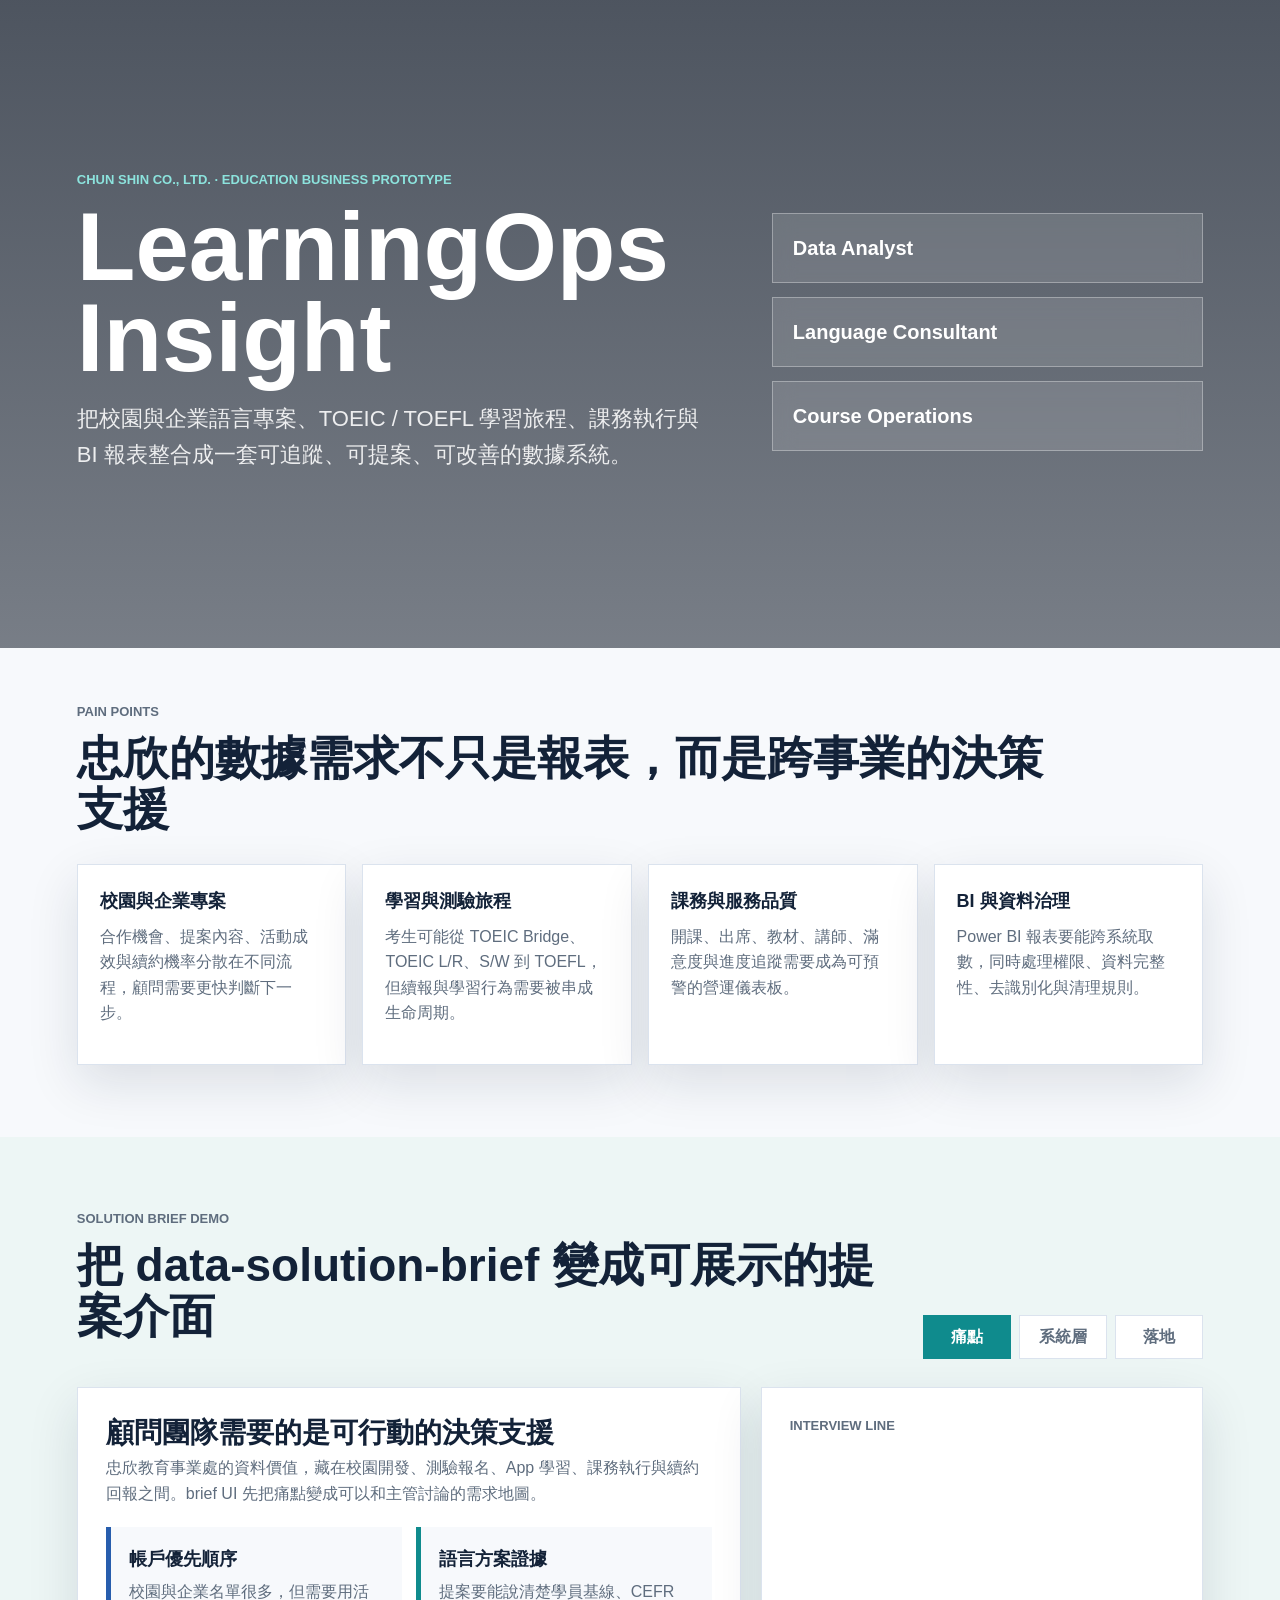
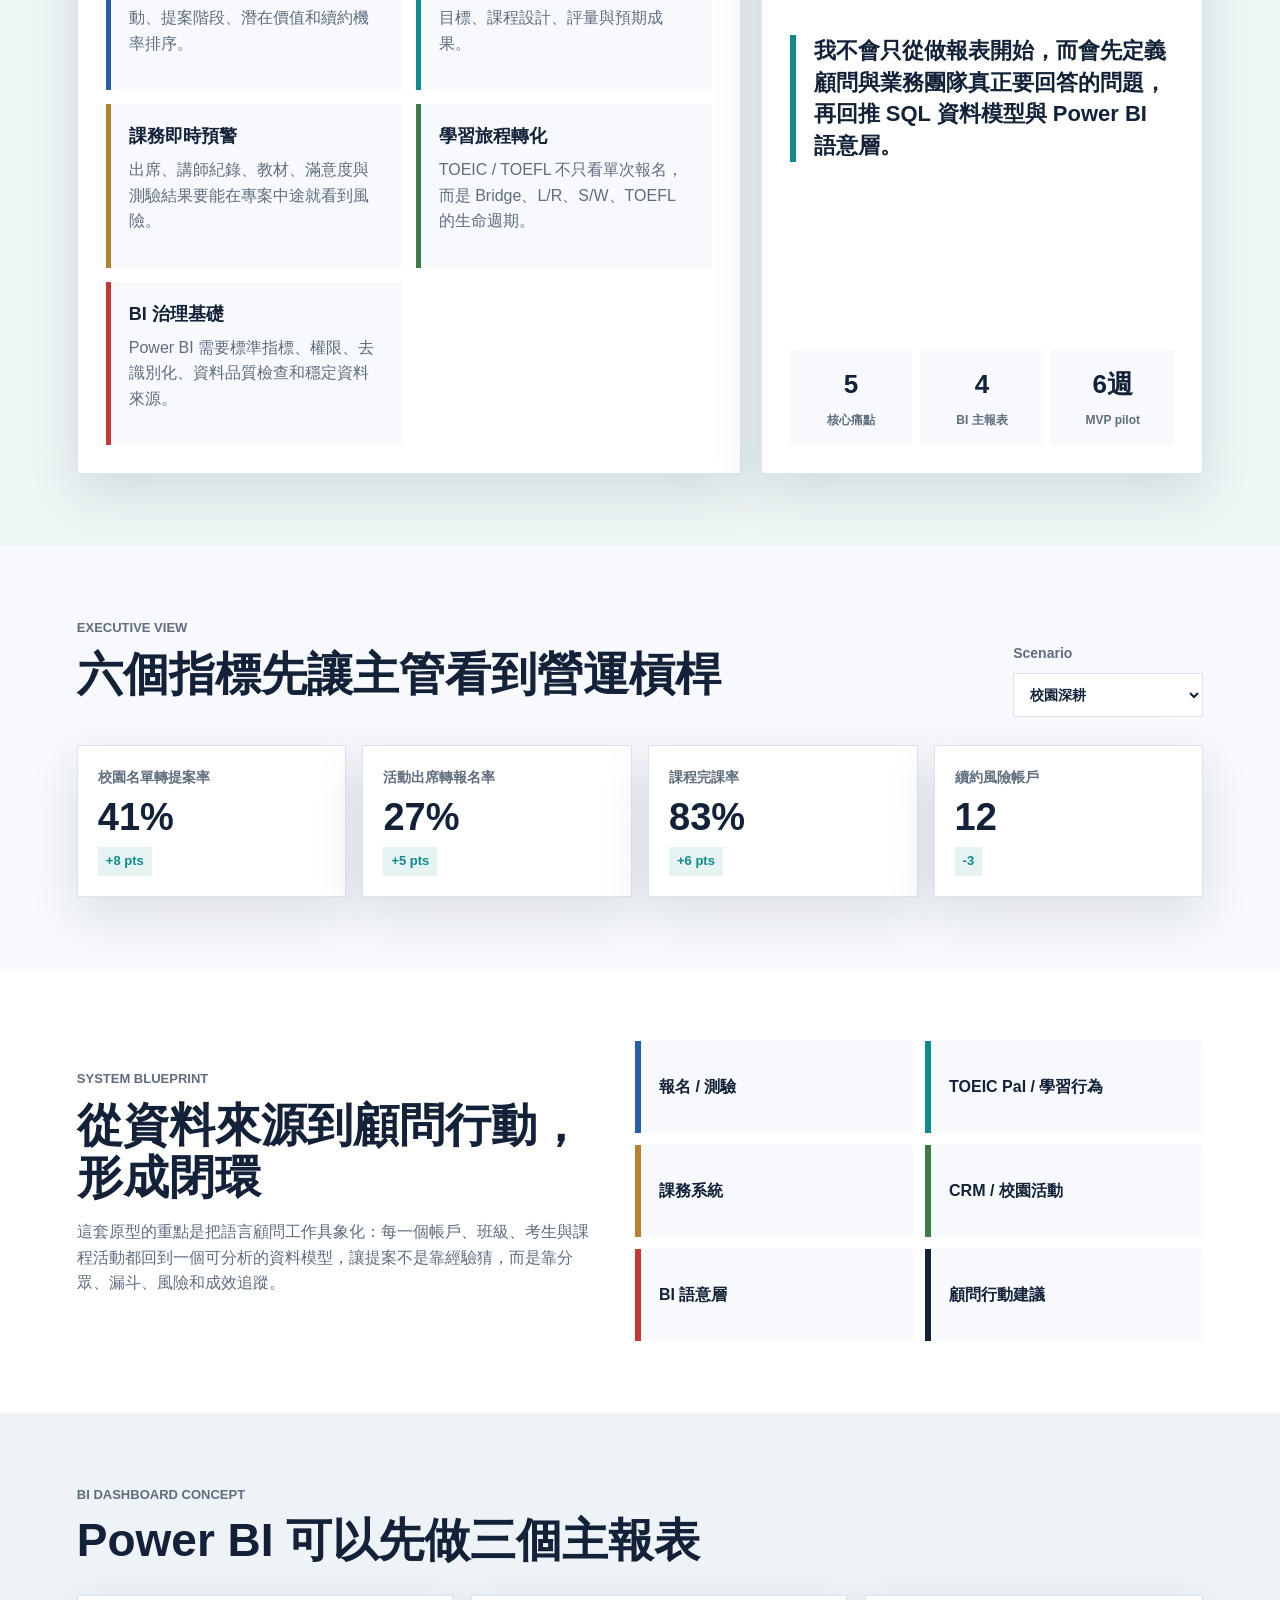
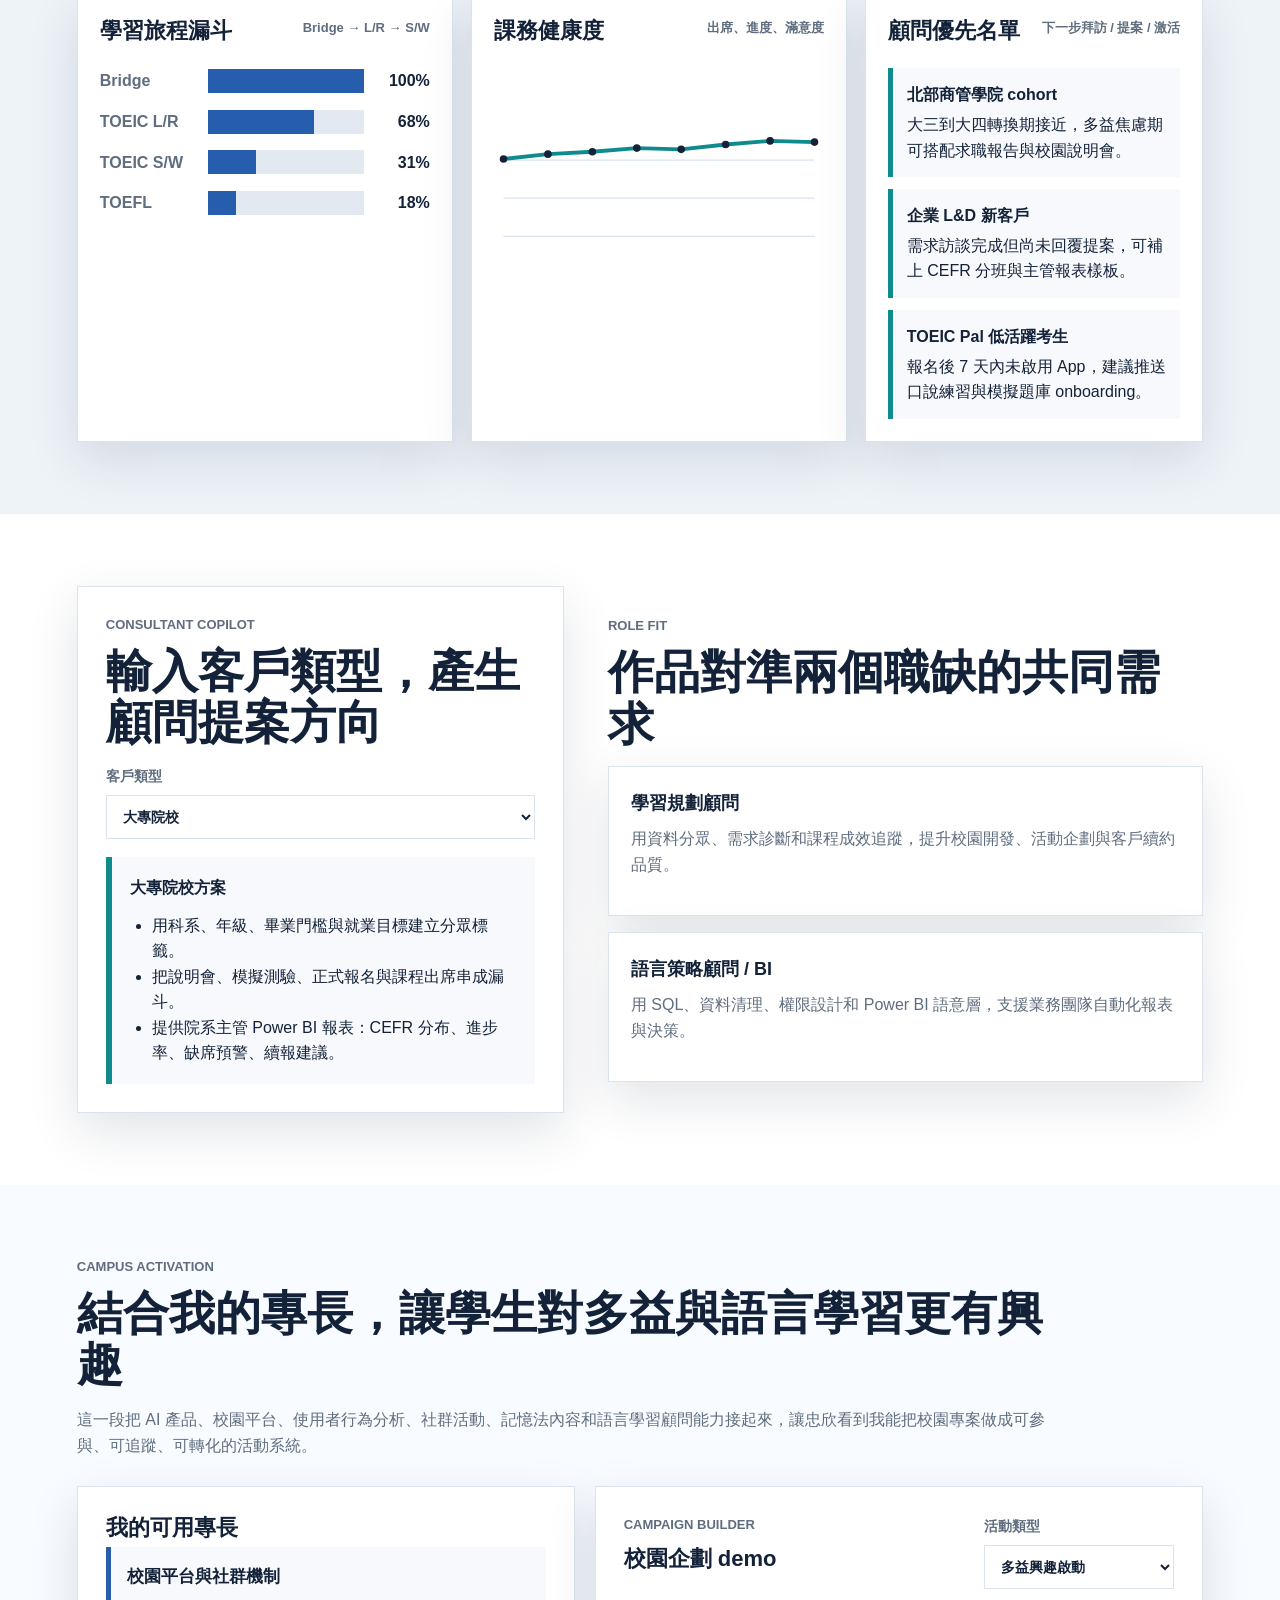
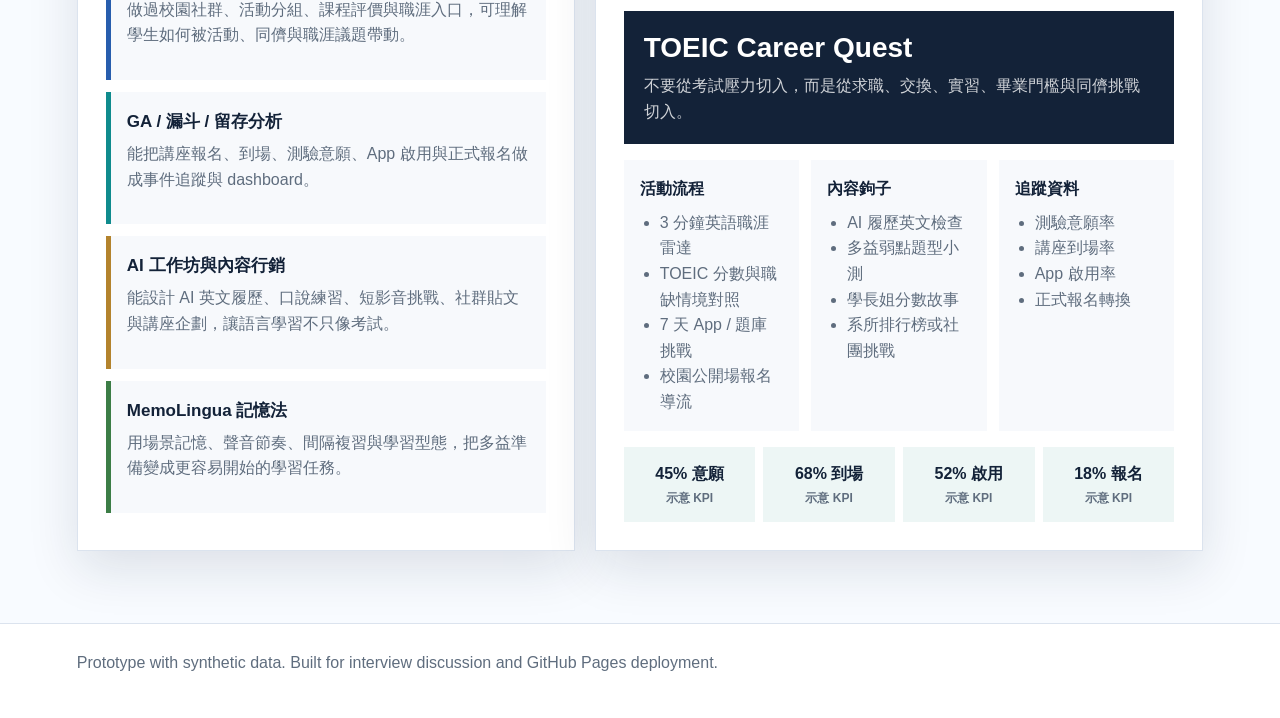
==== index.html @ 000b6aa1 "Create Chun Shin LearningOps demo" ====
<!doctype html>
<html lang="zh-Hant">
  <head>
    <meta charset="utf-8" />
    <meta name="viewport" content="width=device-width, initial-scale=1" />
    <title>Chun Shin LearningOps Insight</title>
    <link rel="stylesheet" href="./styles.css" />
  </head>
  <body>
    <header class="site-header">
      <div>
        <p class="eyebrow">Chun Shin Co., Ltd. · Education Business Prototype</p>
        <h1>LearningOps Insight</h1>
        <p class="lede">
          把校園與企業語言專案、TOEIC / TOEFL 學習旅程、課務執行與 BI 報表整合成一套可追蹤、可提案、可改善的數據系統。
        </p>
      </div>
      <div class="header-panel" aria-label="Solution focus">
        <span>Data Analyst</span>
        <span>Language Consultant</span>
        <span>Course Operations</span>
      </div>
    </header>

    <main>
      <section class="section section-tight">
        <div class="section-heading">
          <p class="eyebrow">Pain Points</p>
          <h2>忠欣的數據需求不只是報表，而是跨事業的決策支援</h2>
        </div>
        <div class="pain-grid">
          <article>
            <strong>校園與企業專案</strong>
            <p>合作機會、提案內容、活動成效與續約機率分散在不同流程，顧問需要更快判斷下一步。</p>
          </article>
          <article>
            <strong>學習與測驗旅程</strong>
            <p>考生可能從 TOEIC Bridge、TOEIC L/R、S/W 到 TOEFL，但續報與學習行為需要被串成生命周期。</p>
          </article>
          <article>
            <strong>課務與服務品質</strong>
            <p>開課、出席、教材、講師、滿意度與進度追蹤需要成為可預警的營運儀表板。</p>
          </article>
          <article>
            <strong>BI 與資料治理</strong>
            <p>Power BI 報表要能跨系統取數，同時處理權限、資料完整性、去識別化與清理規則。</p>
          </article>
        </div>
      </section>

      <section class="section brief-section" id="solutionBrief">
        <div class="section-heading row-heading">
          <div>
            <p class="eyebrow">Solution Brief Demo</p>
            <h2>把 data-solution-brief 變成可展示的提案介面</h2>
          </div>
          <div class="brief-tabs" role="tablist" aria-label="Solution brief sections">
            <button class="brief-tab active" type="button" data-brief-tab="pain">痛點</button>
            <button class="brief-tab" type="button" data-brief-tab="system">系統層</button>
            <button class="brief-tab" type="button" data-brief-tab="roadmap">落地</button>
          </div>
        </div>
        <div class="brief-shell">
          <div class="brief-panel" id="briefPanel" aria-live="polite"></div>
          <aside class="brief-aside">
            <p class="eyebrow">Interview Line</p>
            <blockquote>
              我不會只從做報表開始，而會先定義顧問與業務團隊真正要回答的問題，再回推 SQL 資料模型與 Power BI 語意層。
            </blockquote>
            <div class="brief-stats">
              <div>
                <strong>5</strong>
                <span>核心痛點</span>
              </div>
              <div>
                <strong>4</strong>
                <span>BI 主報表</span>
              </div>
              <div>
                <strong>6週</strong>
                <span>MVP pilot</span>
              </div>
            </div>
          </aside>
        </div>
      </section>

      <section class="section">
        <div class="section-heading row-heading">
          <div>
            <p class="eyebrow">Executive View</p>
            <h2>六個指標先讓主管看到營運槓桿</h2>
          </div>
          <label class="selector-label">
            Scenario
            <select id="scenarioSelect">
              <option value="campus">校園深耕</option>
              <option value="enterprise">企業專案</option>
              <option value="consumer">大眾考生</option>
            </select>
          </label>
        </div>
        <div class="kpi-grid" id="kpiGrid" aria-live="polite"></div>
      </section>

      <section class="section split">
        <div>
          <p class="eyebrow">System Blueprint</p>
          <h2>從資料來源到顧問行動，形成閉環</h2>
          <p>
            這套原型的重點是把語言顧問工作具象化：每一個帳戶、班級、考生與課程活動都回到一個可分析的資料模型，讓提案不是靠經驗猜，而是靠分眾、漏斗、風險和成效追蹤。
          </p>
        </div>
        <div class="flow" aria-label="Data flow">
          <div>報名 / 測驗</div>
          <div>TOEIC Pal / 學習行為</div>
          <div>課務系統</div>
          <div>CRM / 校園活動</div>
          <div>BI 語意層</div>
          <div>顧問行動建議</div>
        </div>
      </section>

      <section class="section dashboard-section">
        <div class="section-heading">
          <p class="eyebrow">BI Dashboard Concept</p>
          <h2>Power BI 可以先做三個主報表</h2>
        </div>
        <div class="dashboard-grid">
          <article class="chart-card">
            <div class="card-head">
              <h3>學習旅程漏斗</h3>
              <span>Bridge → L/R → S/W</span>
            </div>
            <div id="funnelChart" class="bar-chart"></div>
          </article>
          <article class="chart-card">
            <div class="card-head">
              <h3>課務健康度</h3>
              <span>出席、進度、滿意度</span>
            </div>
            <div id="courseChart" class="line-chart"></div>
          </article>
          <article class="chart-card">
            <div class="card-head">
              <h3>顧問優先名單</h3>
              <span>下一步拜訪 / 提案 / 激活</span>
            </div>
            <ul id="priorityList" class="priority-list"></ul>
          </article>
        </div>
      </section>

      <section class="section split reverse">
        <div class="recommendation-panel">
          <p class="eyebrow">Consultant Copilot</p>
          <h2>輸入客戶類型，產生顧問提案方向</h2>
          <label>
            客戶類型
            <select id="clientType">
              <option value="university">大專院校</option>
              <option value="enterprise">企業 HR / L&D</option>
              <option value="highschool">高中職 / 技職體系</option>
            </select>
          </label>
          <div id="recommendation" class="recommendation"></div>
        </div>
        <div>
          <p class="eyebrow">Role Fit</p>
          <h2>作品對準兩個職缺的共同需求</h2>
          <div class="role-list">
            <div>
              <strong>學習規劃顧問</strong>
              <p>用資料分眾、需求診斷和課程成效追蹤，提升校園開發、活動企劃與客戶續約品質。</p>
            </div>
            <div>
              <strong>語言策略顧問 / BI</strong>
              <p>用 SQL、資料清理、權限設計和 Power BI 語意層，支援業務團隊自動化報表與決策。</p>
            </div>
          </div>
        </div>
      </section>

      <section class="section campus-section" id="campusActivation">
        <div class="section-heading">
          <p class="eyebrow">Campus Activation</p>
          <h2>結合我的專長，讓學生對多益與語言學習更有興趣</h2>
          <p>
            這一段把 AI 產品、校園平台、使用者行為分析、社群活動、記憶法內容和語言學習顧問能力接起來，讓忠欣看到我能把校園專案做成可參與、可追蹤、可轉化的活動系統。
          </p>
        </div>

        <div class="campus-grid">
          <div class="expertise-panel">
            <h3>我的可用專長</h3>
            <div class="expertise-list">
              <article>
                <strong>校園平台與社群機制</strong>
                <p>做過校園社群、活動分組、課程評價與職涯入口，可理解學生如何被活動、同儕與職涯議題帶動。</p>
              </article>
              <article>
                <strong>GA / 漏斗 / 留存分析</strong>
                <p>能把講座報名、到場、測驗意願、App 啟用與正式報名做成事件追蹤與 dashboard。</p>
              </article>
              <article>
                <strong>AI 工作坊與內容行銷</strong>
                <p>能設計 AI 英文履歷、口說練習、短影音挑戰、社群貼文與講座企劃，讓語言學習不只像考試。</p>
              </article>
              <article>
                <strong>MemoLingua 記憶法</strong>
                <p>用場景記憶、聲音節奏、間隔複習與學習型態，把多益準備變成更容易開始的學習任務。</p>
              </article>
            </div>
          </div>

          <div class="campaign-panel">
            <div class="card-head">
              <div>
                <p class="eyebrow">Campaign Builder</p>
                <h3>校園企劃 demo</h3>
              </div>
              <label class="selector-label">
                活動類型
                <select id="campaignType">
                  <option value="toeic">多益興趣啟動</option>
                  <option value="lecture">XX 語言講座</option>
                  <option value="club">社團合作企劃</option>
                  <option value="memory">記憶學習工作坊</option>
                </select>
              </label>
            </div>
            <div id="campaignDetail" class="campaign-detail" aria-live="polite"></div>
          </div>
        </div>
      </section>
    </main>

    <footer>
      <p>Prototype with synthetic data. Built for interview discussion and GitHub Pages deployment.</p>
    </footer>

    <script src="./app.js"></script>
  </body>
</html>
---- styles.css ----
:root {
  --ink: #132238;
  --muted: #5f6d7e;
  --line: #dbe3ee;
  --paper: #f7f9fc;
  --white: #ffffff;
  --red: #c93636;
  --teal: #0f8b8d;
  --green: #3c7d46;
  --gold: #b3832d;
  --blue: #275dad;
  --shadow: 0 18px 48px rgba(19, 34, 56, 0.12);
}

* {
  box-sizing: border-box;
}

body {
  margin: 0;
  font-family: Inter, "Noto Sans TC", "PingFang TC", Arial, sans-serif;
  color: var(--ink);
  background: var(--paper);
  line-height: 1.6;
}

.site-header {
  min-height: 72vh;
  display: grid;
  grid-template-columns: minmax(0, 1.2fr) minmax(280px, 0.8fr);
  align-items: center;
  gap: 48px;
  padding: 72px clamp(24px, 6vw, 96px) 56px;
  background:
    linear-gradient(rgba(12, 21, 35, 0.72), rgba(12, 21, 35, 0.54)),
    url("https://images.unsplash.com/photo-1552664730-d307ca884978?auto=format&fit=crop&w=1800&q=80");
  background-size: cover;
  background-position: center;
  color: var(--white);
}

.eyebrow {
  margin: 0 0 10px;
  color: var(--teal);
  font-size: 13px;
  font-weight: 800;
  letter-spacing: 0;
  text-transform: uppercase;
}

.site-header .eyebrow {
  color: #8ce3dd;
}

h1,
h2,
h3,
p {
  margin-top: 0;
}

h1 {
  margin-bottom: 18px;
  font-size: clamp(52px, 8vw, 96px);
  line-height: 0.95;
  letter-spacing: 0;
}

h2 {
  margin-bottom: 16px;
  font-size: clamp(30px, 4vw, 46px);
  line-height: 1.12;
  letter-spacing: 0;
}

h3 {
  margin-bottom: 6px;
  font-size: 22px;
  line-height: 1.2;
}

.lede {
  max-width: 760px;
  font-size: 22px;
  color: rgba(255, 255, 255, 0.88);
}

.header-panel {
  display: grid;
  gap: 14px;
}

.header-panel span {
  display: block;
  padding: 18px 20px;
  border: 1px solid rgba(255, 255, 255, 0.32);
  background: rgba(255, 255, 255, 0.12);
  backdrop-filter: blur(10px);
  font-size: 20px;
  font-weight: 800;
}

.section {
  padding: 72px clamp(20px, 6vw, 96px);
}

.section-tight {
  padding-top: 54px;
}

.section-heading {
  max-width: 980px;
  margin-bottom: 28px;
}

.row-heading {
  display: flex;
  justify-content: space-between;
  gap: 24px;
  align-items: end;
  max-width: none;
}

.selector-label,
.recommendation-panel label {
  display: grid;
  gap: 8px;
  color: var(--muted);
  font-size: 14px;
  font-weight: 800;
}

select {
  min-width: 190px;
  height: 44px;
  padding: 0 36px 0 12px;
  border: 1px solid var(--line);
  background: var(--white);
  color: var(--ink);
  font: inherit;
  font-weight: 700;
}

.pain-grid,
.kpi-grid {
  display: grid;
  grid-template-columns: repeat(4, minmax(0, 1fr));
  gap: 16px;
}

.pain-grid article,
.kpi-card,
.chart-card,
.recommendation-panel,
.role-list > div {
  background: var(--white);
  border: 1px solid var(--line);
  box-shadow: var(--shadow);
}

.pain-grid article {
  padding: 22px;
}

.pain-grid strong,
.role-list strong {
  display: block;
  margin-bottom: 8px;
  font-size: 18px;
}

.pain-grid p,
.role-list p,
.section p {
  color: var(--muted);
}

.brief-section {
  background: #edf6f5;
}

.brief-tabs {
  display: grid;
  grid-template-columns: repeat(3, minmax(88px, 1fr));
  gap: 8px;
}

.brief-tab {
  min-height: 44px;
  border: 1px solid var(--line);
  background: var(--white);
  color: var(--muted);
  font: inherit;
  font-weight: 900;
  cursor: pointer;
}

.brief-tab.active {
  border-color: var(--teal);
  background: var(--teal);
  color: var(--white);
}

.brief-shell {
  display: grid;
  grid-template-columns: minmax(0, 1.2fr) minmax(300px, 0.8fr);
  gap: 20px;
  align-items: stretch;
}

.brief-panel,
.brief-aside {
  background: var(--white);
  border: 1px solid var(--line);
  box-shadow: var(--shadow);
}

.brief-panel {
  min-height: 420px;
  padding: 28px;
}

.brief-panel h3 {
  font-size: 28px;
}

.brief-panel > p {
  max-width: 860px;
}

.brief-card-grid {
  display: grid;
  grid-template-columns: repeat(2, minmax(0, 1fr));
  gap: 14px;
  margin-top: 20px;
}

.brief-card {
  padding: 18px;
  background: var(--paper);
  border-left: 5px solid var(--blue);
}

.brief-card:nth-child(2) {
  border-color: var(--teal);
}

.brief-card:nth-child(3) {
  border-color: var(--gold);
}

.brief-card:nth-child(4) {
  border-color: var(--green);
}

.brief-card:nth-child(5) {
  border-color: var(--red);
}

.brief-card strong,
.roadmap-step strong {
  display: block;
  margin-bottom: 6px;
  font-size: 18px;
}

.layer-map {
  display: grid;
  gap: 10px;
  margin-top: 20px;
}

.layer-row {
  display: grid;
  grid-template-columns: 170px 1fr;
  gap: 14px;
  align-items: center;
  padding: 14px;
  background: var(--paper);
}

.layer-row strong {
  color: var(--ink);
}

.chip-list {
  display: flex;
  flex-wrap: wrap;
  gap: 8px;
}

.chip-list span {
  padding: 6px 10px;
  background: var(--white);
  border: 1px solid var(--line);
  color: var(--muted);
  font-size: 13px;
  font-weight: 800;
}

.roadmap {
  display: grid;
  grid-template-columns: repeat(5, minmax(0, 1fr));
  gap: 12px;
  margin-top: 22px;
}

.roadmap-step {
  min-height: 190px;
  padding: 18px;
  background: var(--paper);
  border-top: 6px solid var(--teal);
}

.roadmap-step span {
  display: inline-grid;
  place-items: center;
  width: 34px;
  height: 34px;
  margin-bottom: 14px;
  background: var(--ink);
  color: var(--white);
  font-weight: 900;
}

.brief-aside {
  padding: 28px;
  display: grid;
  align-content: space-between;
  gap: 24px;
}

.brief-aside blockquote {
  margin: 0;
  padding-left: 18px;
  border-left: 6px solid var(--teal);
  color: var(--ink);
  font-size: 22px;
  font-weight: 800;
  line-height: 1.45;
}

.brief-stats {
  display: grid;
  grid-template-columns: repeat(3, 1fr);
  gap: 8px;
}

.brief-stats div {
  padding: 14px 10px;
  background: var(--paper);
  text-align: center;
}

.brief-stats strong {
  display: block;
  font-size: 26px;
}

.brief-stats span {
  color: var(--muted);
  font-size: 12px;
  font-weight: 900;
}

.kpi-card {
  min-height: 152px;
  padding: 20px;
  display: grid;
  align-content: space-between;
}

.kpi-card .value {
  font-size: 38px;
  font-weight: 900;
  line-height: 1;
}

.kpi-card .label {
  color: var(--muted);
  font-size: 14px;
  font-weight: 800;
}

.kpi-card .delta {
  width: fit-content;
  padding: 4px 8px;
  background: rgba(15, 139, 141, 0.1);
  color: var(--teal);
  font-size: 13px;
  font-weight: 900;
}

.split {
  display: grid;
  grid-template-columns: minmax(0, 0.95fr) minmax(320px, 1.05fr);
  gap: 44px;
  align-items: center;
  background: var(--white);
}

.reverse {
  grid-template-columns: minmax(360px, 0.9fr) minmax(0, 1.1fr);
}

.flow {
  display: grid;
  grid-template-columns: repeat(2, minmax(0, 1fr));
  gap: 12px;
}

.flow div {
  min-height: 92px;
  padding: 18px;
  display: grid;
  align-items: center;
  border-left: 6px solid var(--blue);
  background: var(--paper);
  font-weight: 900;
}

.flow div:nth-child(2) {
  border-color: var(--teal);
}

.flow div:nth-child(3) {
  border-color: var(--gold);
}

.flow div:nth-child(4) {
  border-color: var(--green);
}

.flow div:nth-child(5) {
  border-color: var(--red);
}

.flow div:nth-child(6) {
  border-color: var(--ink);
}

.dashboard-section {
  background: #eef3f8;
}

.dashboard-grid {
  display: grid;
  grid-template-columns: 1fr 1fr 0.9fr;
  gap: 18px;
}

.chart-card {
  padding: 22px;
  min-height: 340px;
}

.card-head {
  display: flex;
  justify-content: space-between;
  gap: 18px;
  align-items: start;
  margin-bottom: 18px;
}

.card-head span {
  color: var(--muted);
  font-size: 13px;
  font-weight: 800;
}

.bar-row {
  display: grid;
  grid-template-columns: 96px 1fr 54px;
  gap: 12px;
  align-items: center;
  margin: 15px 0;
}

.bar-label {
  color: var(--muted);
  font-weight: 800;
}

.bar-track {
  height: 24px;
  background: #e2e9f1;
}

.bar-fill {
  height: 100%;
  background: var(--blue);
}

.bar-value {
  text-align: right;
  font-weight: 900;
}

.line-chart svg {
  width: 100%;
  height: 235px;
  display: block;
}

.priority-list {
  display: grid;
  gap: 12px;
  padding: 0;
  margin: 0;
  list-style: none;
}

.priority-list li {
  padding: 14px;
  background: var(--paper);
  border-left: 5px solid var(--teal);
}

.priority-list strong {
  display: block;
  margin-bottom: 4px;
}

.recommendation-panel {
  padding: 28px;
}

.recommendation {
  margin-top: 18px;
  padding: 18px;
  background: var(--paper);
  border-left: 6px solid var(--teal);
}

.recommendation ul {
  margin: 12px 0 0;
  padding-left: 22px;
}

.role-list {
  display: grid;
  gap: 16px;
}

.role-list > div {
  padding: 22px;
}

.campus-section {
  background: #f8fbff;
}

.campus-grid {
  display: grid;
  grid-template-columns: minmax(320px, 0.9fr) minmax(0, 1.1fr);
  gap: 20px;
}

.expertise-panel,
.campaign-panel {
  background: var(--white);
  border: 1px solid var(--line);
  box-shadow: var(--shadow);
}

.expertise-panel {
  padding: 28px;
}

.expertise-list {
  display: grid;
  gap: 12px;
}

.expertise-list article {
  padding: 16px;
  background: var(--paper);
  border-left: 5px solid var(--blue);
}

.expertise-list article:nth-child(2) {
  border-color: var(--teal);
}

.expertise-list article:nth-child(3) {
  border-color: var(--gold);
}

.expertise-list article:nth-child(4) {
  border-color: var(--green);
}

.expertise-list strong {
  display: block;
  margin-bottom: 6px;
  font-size: 17px;
}

.campaign-panel {
  padding: 28px;
}

.campaign-detail {
  display: grid;
  gap: 16px;
  margin-top: 22px;
}

.campaign-hero {
  padding: 20px;
  background: var(--ink);
  color: var(--white);
}

.campaign-hero h4 {
  margin: 0 0 8px;
  font-size: 28px;
  line-height: 1.2;
}

.campaign-hero p {
  margin: 0;
  color: rgba(255, 255, 255, 0.8);
}

.campaign-columns {
  display: grid;
  grid-template-columns: repeat(3, minmax(0, 1fr));
  gap: 12px;
}

.campaign-column {
  padding: 16px;
  background: var(--paper);
}

.campaign-column strong {
  display: block;
  margin-bottom: 8px;
}

.campaign-column ul {
  margin: 0;
  padding-left: 20px;
  color: var(--muted);
}

.metric-strip {
  display: grid;
  grid-template-columns: repeat(4, minmax(0, 1fr));
  gap: 8px;
}

.metric-strip div {
  padding: 14px 10px;
  background: #edf6f5;
  text-align: center;
  font-weight: 900;
}

.metric-strip span {
  display: block;
  margin-top: 3px;
  color: var(--muted);
  font-size: 12px;
}

footer {
  padding: 26px clamp(20px, 6vw, 96px);
  color: var(--muted);
  background: var(--white);
  border-top: 1px solid var(--line);
}

@media (max-width: 980px) {
  .site-header,
  .split,
  .reverse,
  .dashboard-grid,
  .brief-shell,
  .campus-grid {
    grid-template-columns: 1fr;
  }

  .pain-grid,
  .kpi-grid {
    grid-template-columns: repeat(2, minmax(0, 1fr));
  }

  .row-heading {
    align-items: start;
    flex-direction: column;
  }

  .roadmap {
    grid-template-columns: repeat(2, minmax(0, 1fr));
  }
}

@media (max-width: 620px) {
  .site-header {
    min-height: auto;
    padding-top: 52px;
  }

  .lede {
    font-size: 18px;
  }

  .pain-grid,
  .kpi-grid,
  .flow,
  .brief-card-grid,
  .roadmap,
  .brief-stats,
  .layer-row,
  .campaign-columns,
  .metric-strip {
    grid-template-columns: 1fr;
  }

  .bar-row {
    grid-template-columns: 78px 1fr 44px;
  }
}
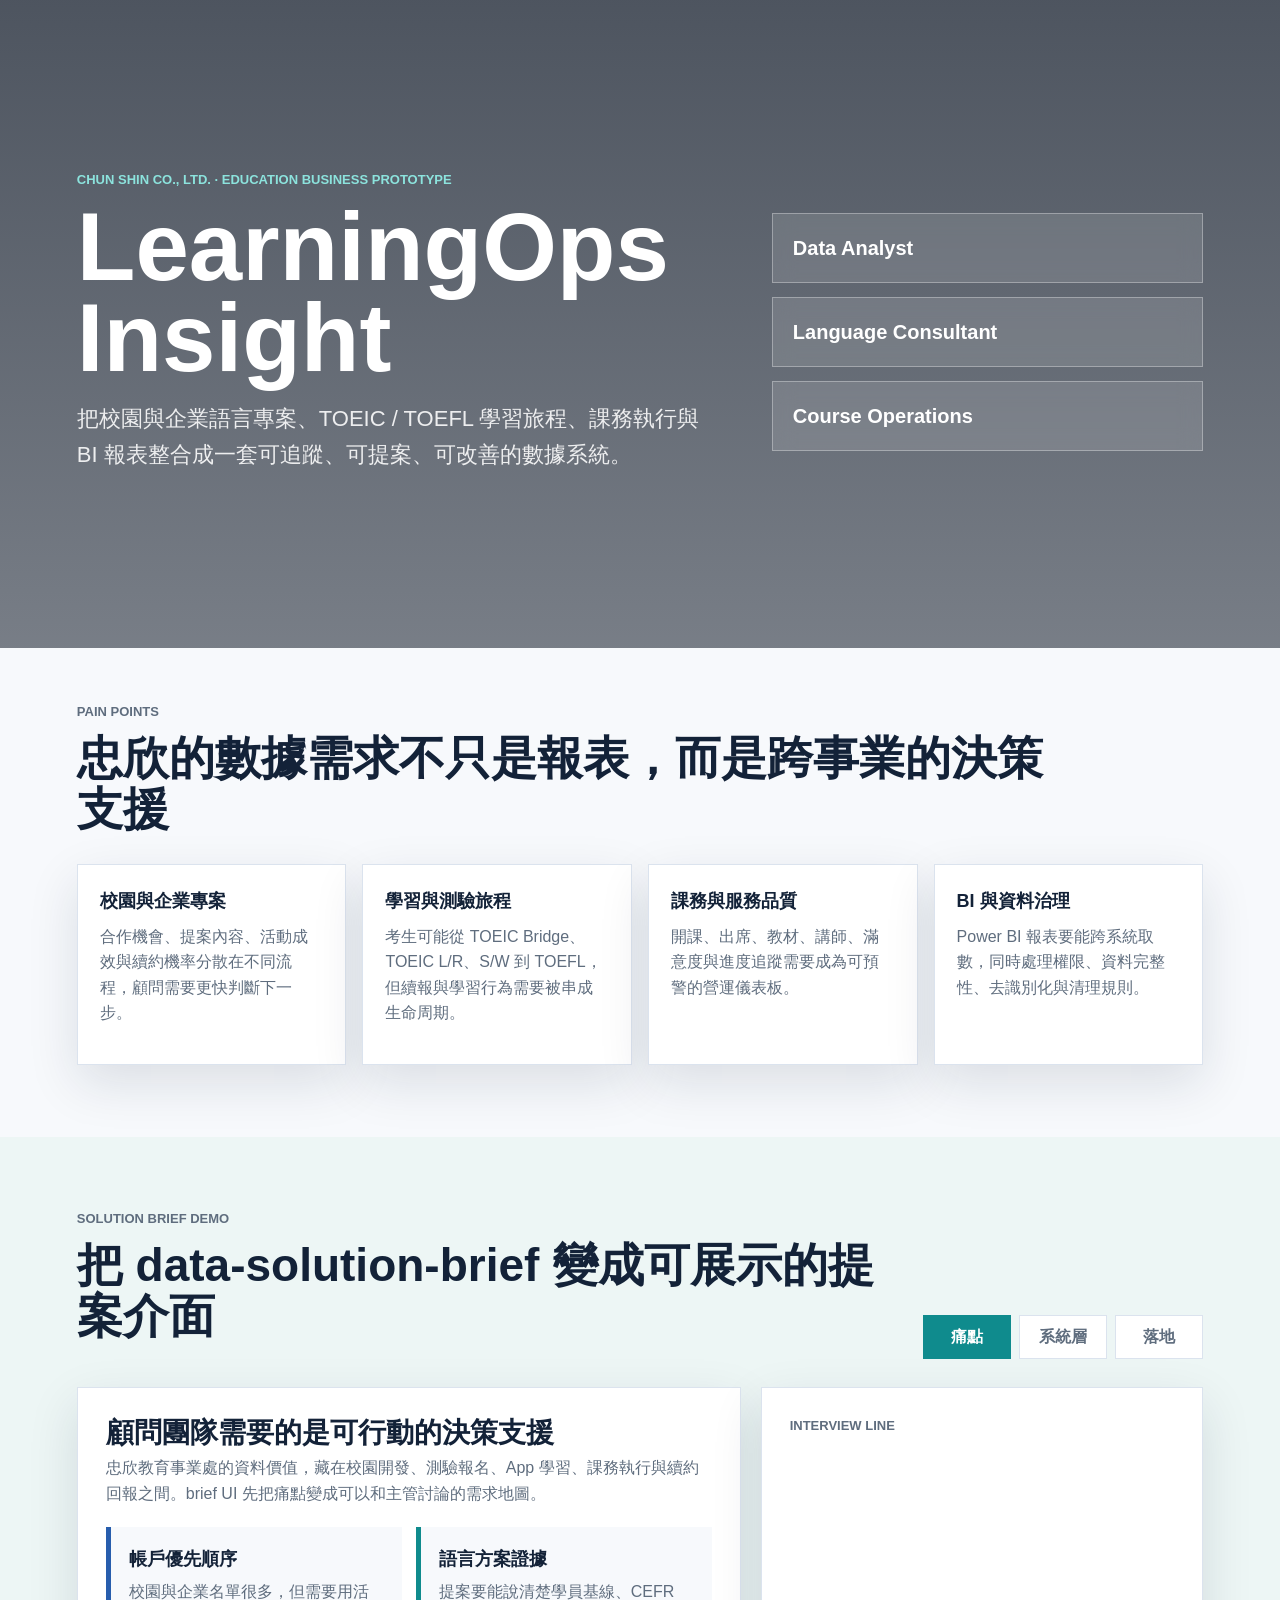
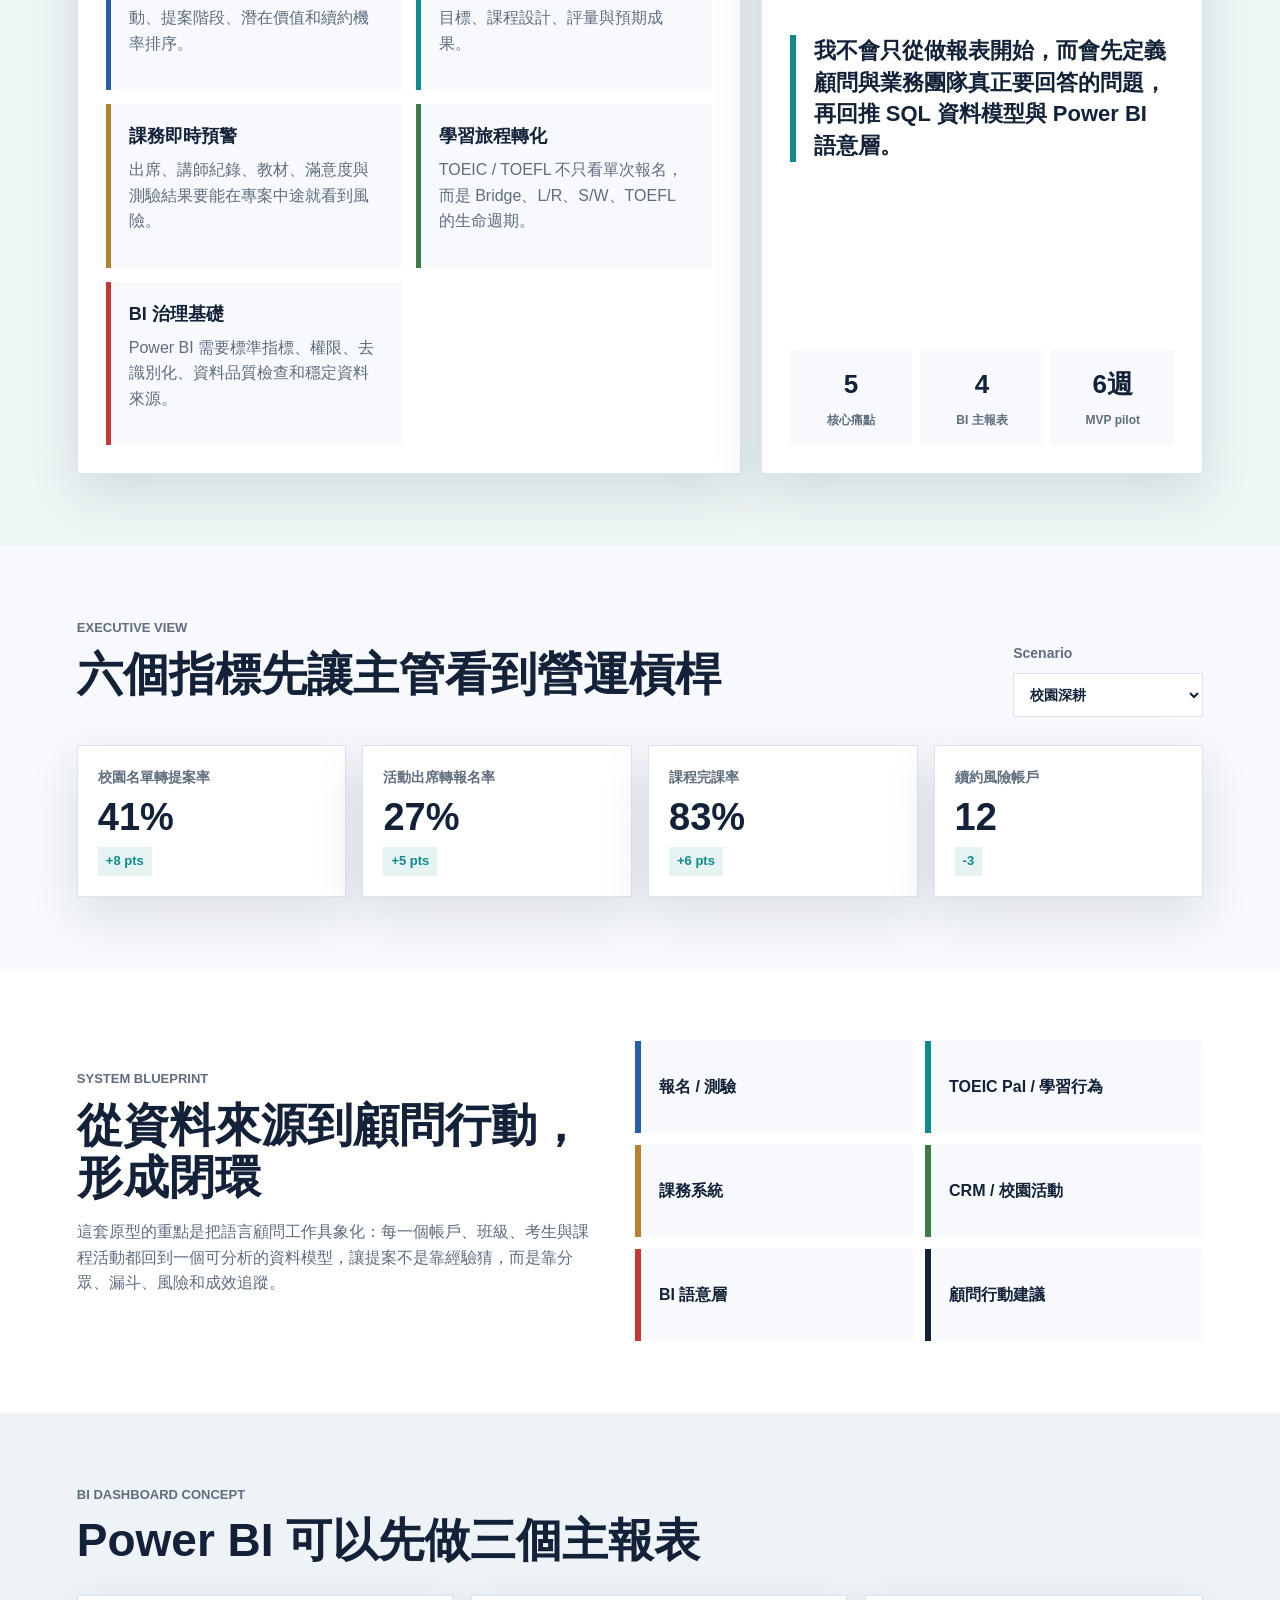
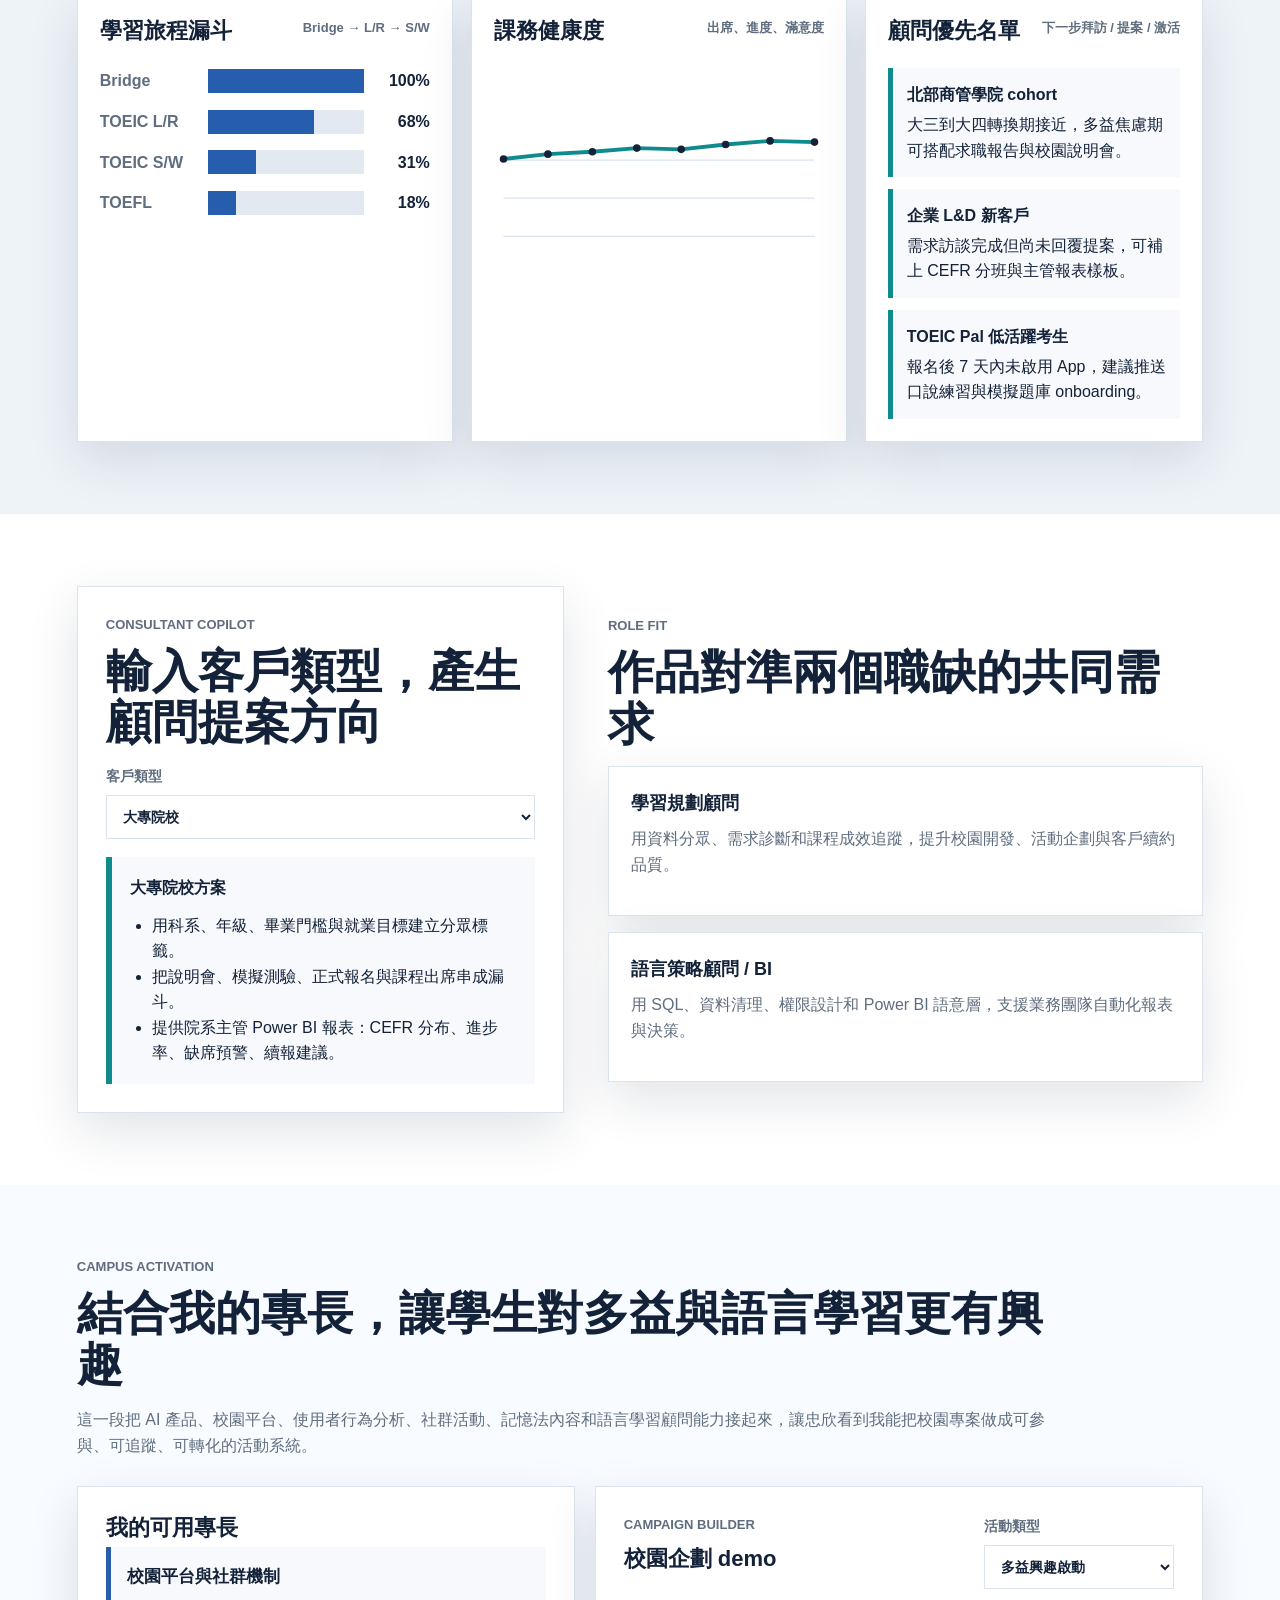
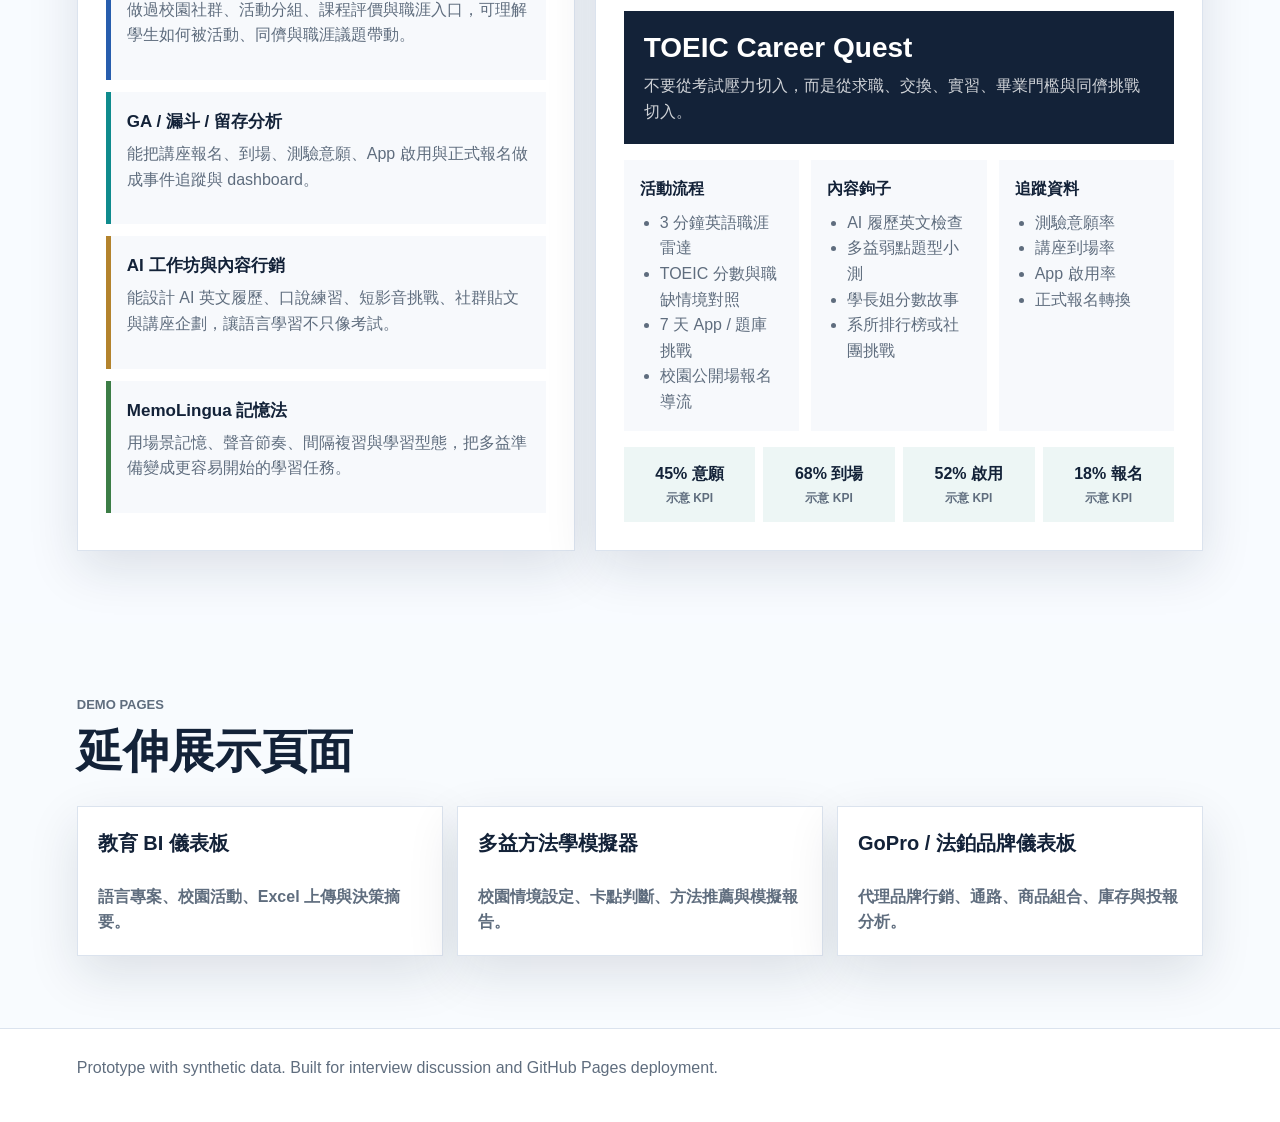
==== commit dda7d316: "Add lifestyle brand analytics dashboard" ====
--- a/index.html
+++ b/index.html
@@ -233,6 +233,27 @@
           </div>
         </div>
       </section>
+
+      <section class="section demo-links-section">
+        <div class="section-heading">
+          <p class="eyebrow">Demo Pages</p>
+          <h2>延伸展示頁面</h2>
+        </div>
+        <div class="demo-links">
+          <a href="./bi-dashboard.html">
+            <strong>教育 BI 儀表板</strong>
+            <span>語言專案、校園活動、Excel 上傳與決策摘要。</span>
+          </a>
+          <a href="./method-simulator-dashboard.html">
+            <strong>多益方法學模擬器</strong>
+            <span>校園情境設定、卡點判斷、方法推薦與模擬報告。</span>
+          </a>
+          <a href="./brand-dashboard.html">
+            <strong>GoPro / 法鉑品牌儀表板</strong>
+            <span>代理品牌行銷、通路、商品組合、庫存與投報分析。</span>
+          </a>
+        </div>
+      </section>
     </main>
 
     <footer>
--- a/styles.css
+++ b/styles.css
@@ -665,6 +665,41 @@
   font-size: 12px;
 }
 
+.demo-links-section {
+  background: #f8fbfe;
+}
+
+.demo-links {
+  display: grid;
+  grid-template-columns: repeat(3, minmax(0, 1fr));
+  gap: 14px;
+}
+
+.demo-links a {
+  min-height: 150px;
+  padding: 20px;
+  display: grid;
+  align-content: space-between;
+  border: 1px solid var(--line);
+  background: var(--white);
+  color: var(--ink);
+  text-decoration: none;
+  box-shadow: var(--shadow);
+}
+
+.demo-links a:hover {
+  border-color: var(--teal);
+}
+
+.demo-links strong {
+  font-size: 20px;
+}
+
+.demo-links span {
+  color: var(--muted);
+  font-weight: 800;
+}
+
 footer {
   padding: 26px clamp(20px, 6vw, 96px);
   color: var(--muted);
@@ -683,7 +718,8 @@
   }
 
   .pain-grid,
-  .kpi-grid {
+  .kpi-grid,
+  .demo-links {
     grid-template-columns: repeat(2, minmax(0, 1fr));
   }
 
@@ -715,7 +751,8 @@
   .brief-stats,
   .layer-row,
   .campaign-columns,
-  .metric-strip {
+  .metric-strip,
+  .demo-links {
     grid-template-columns: 1fr;
   }
 
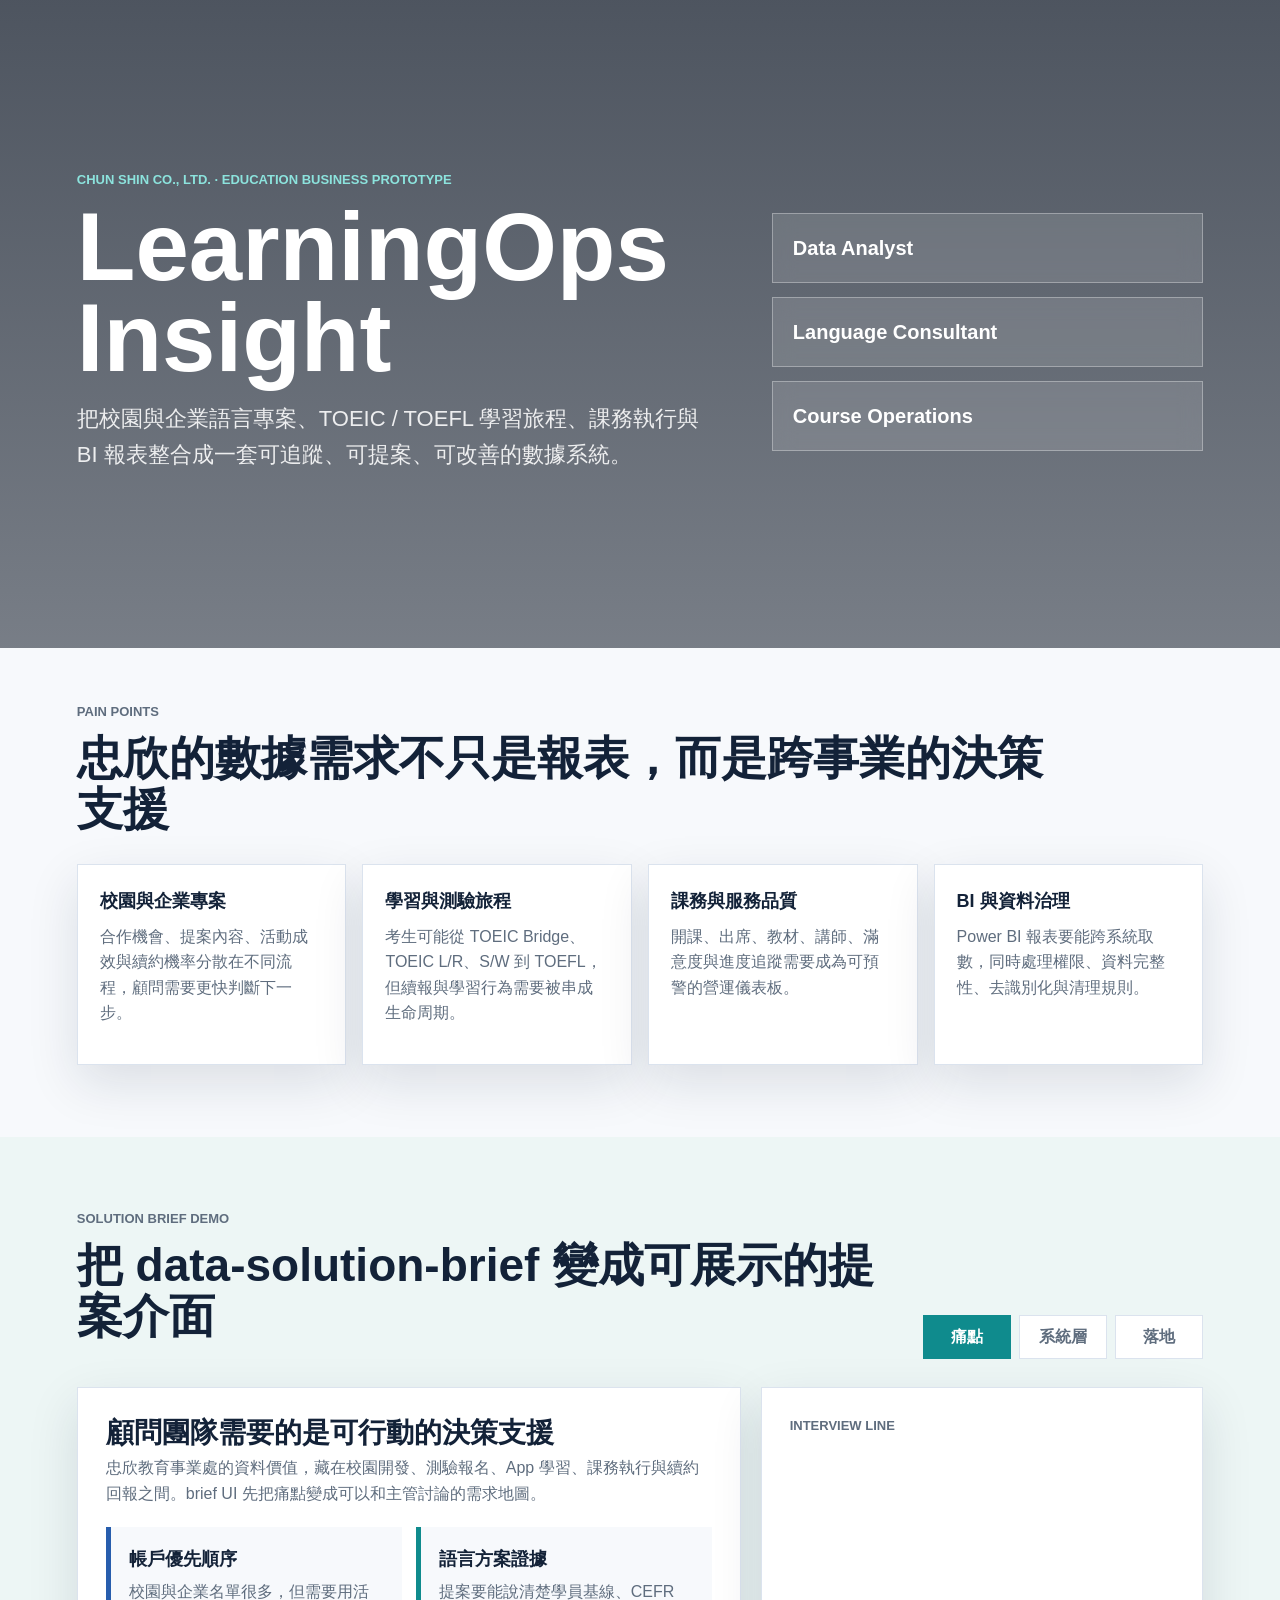
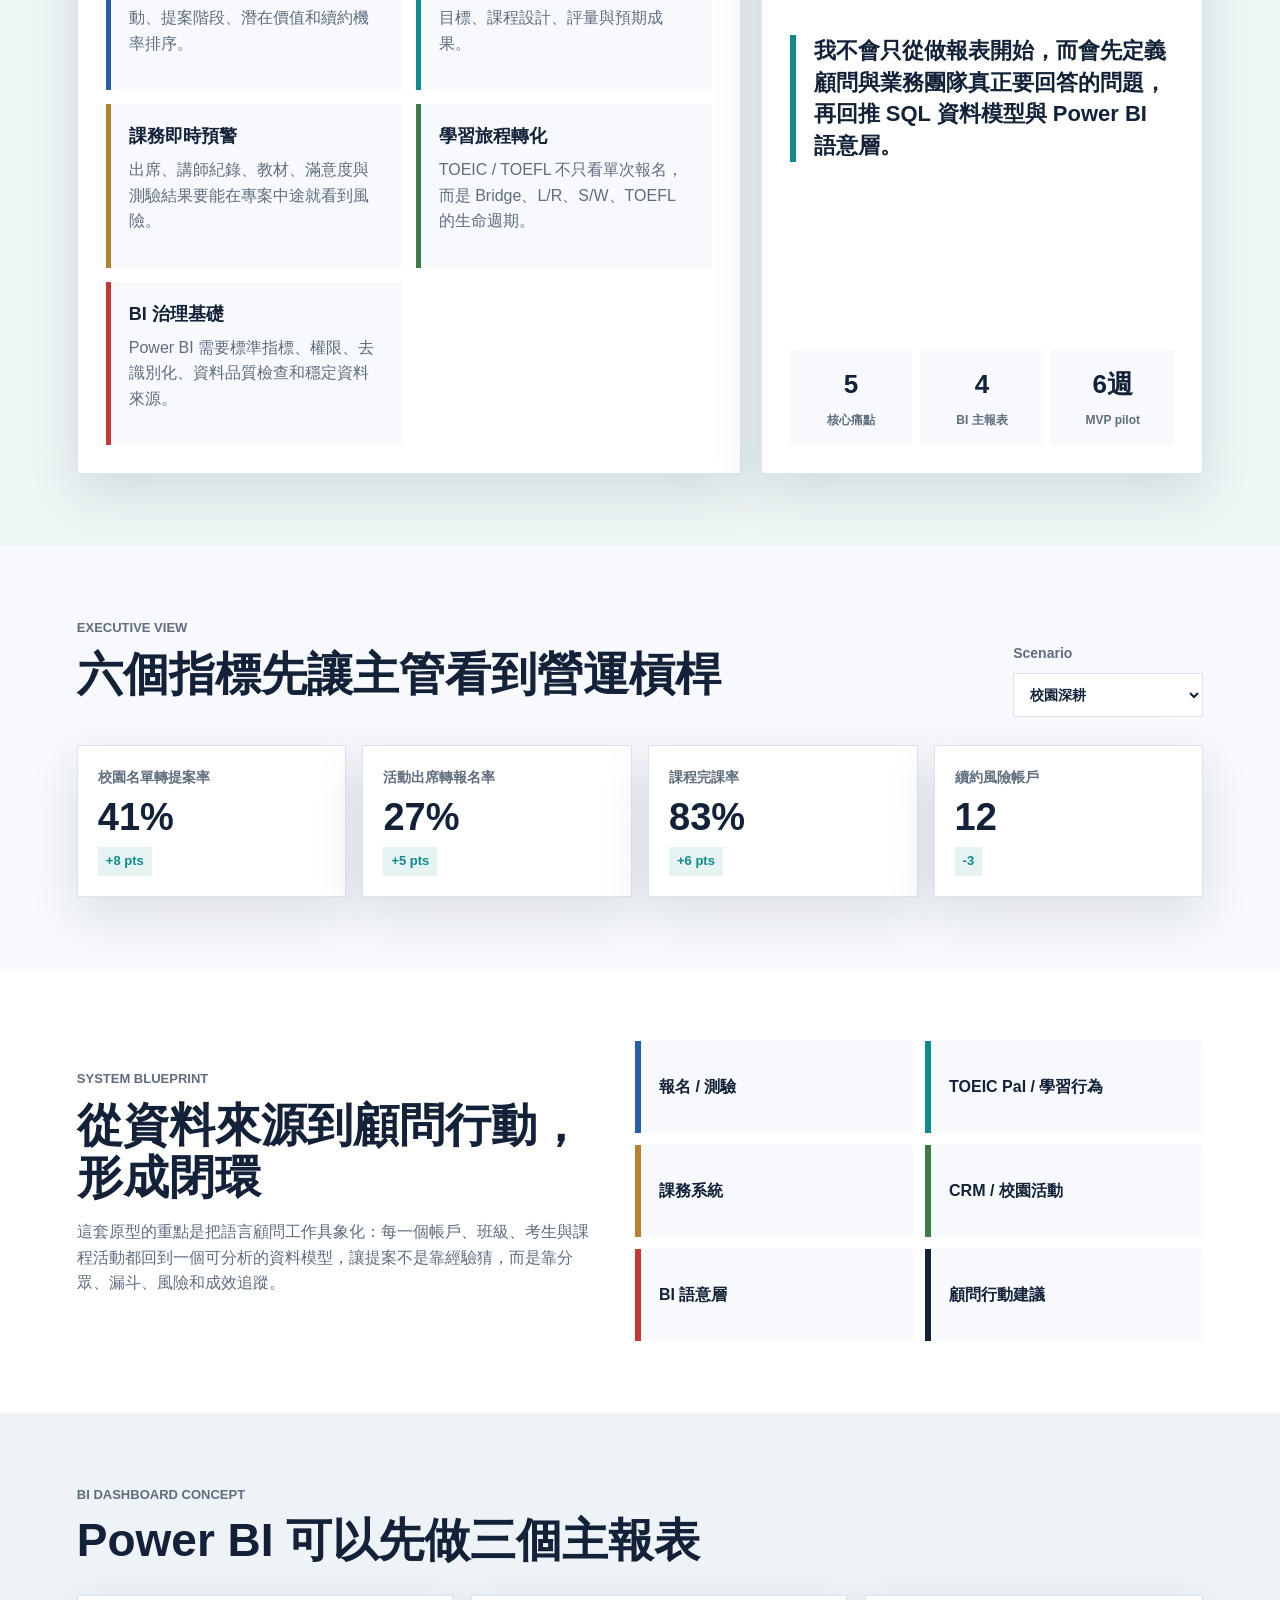
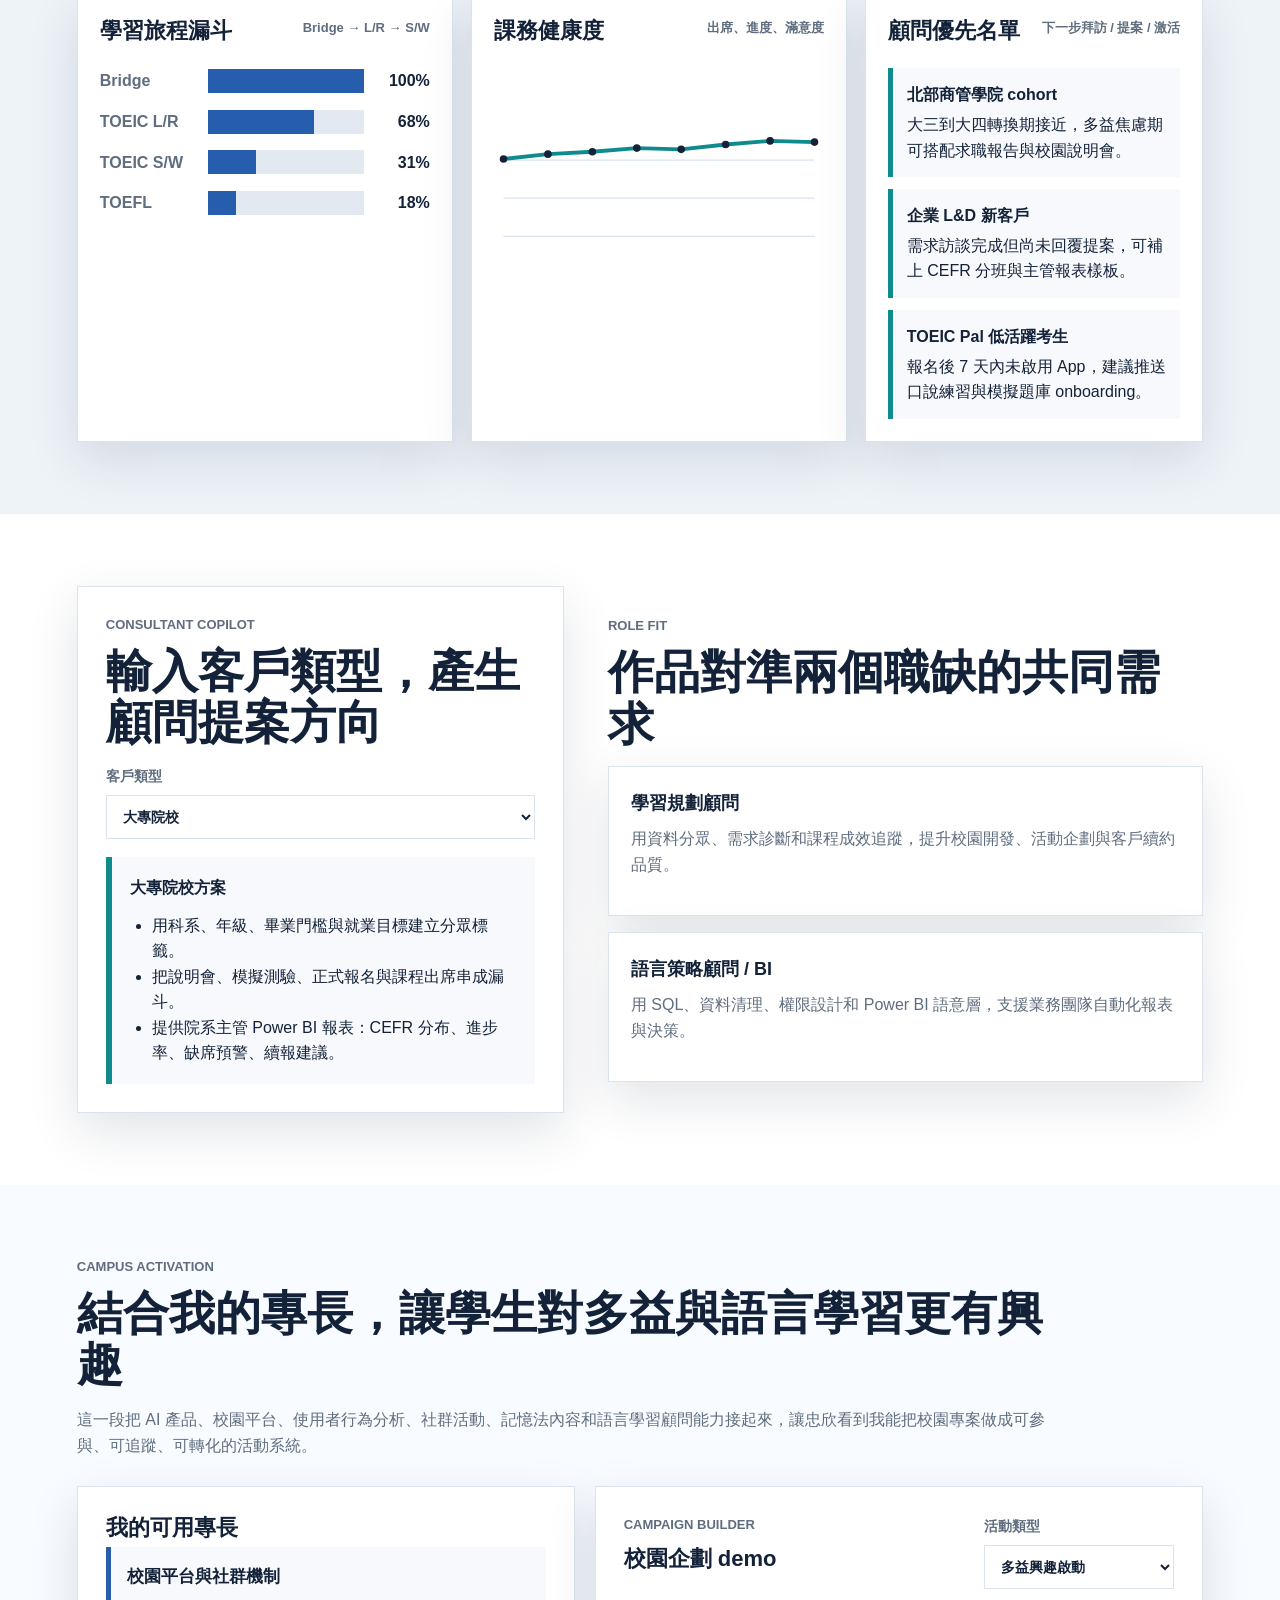
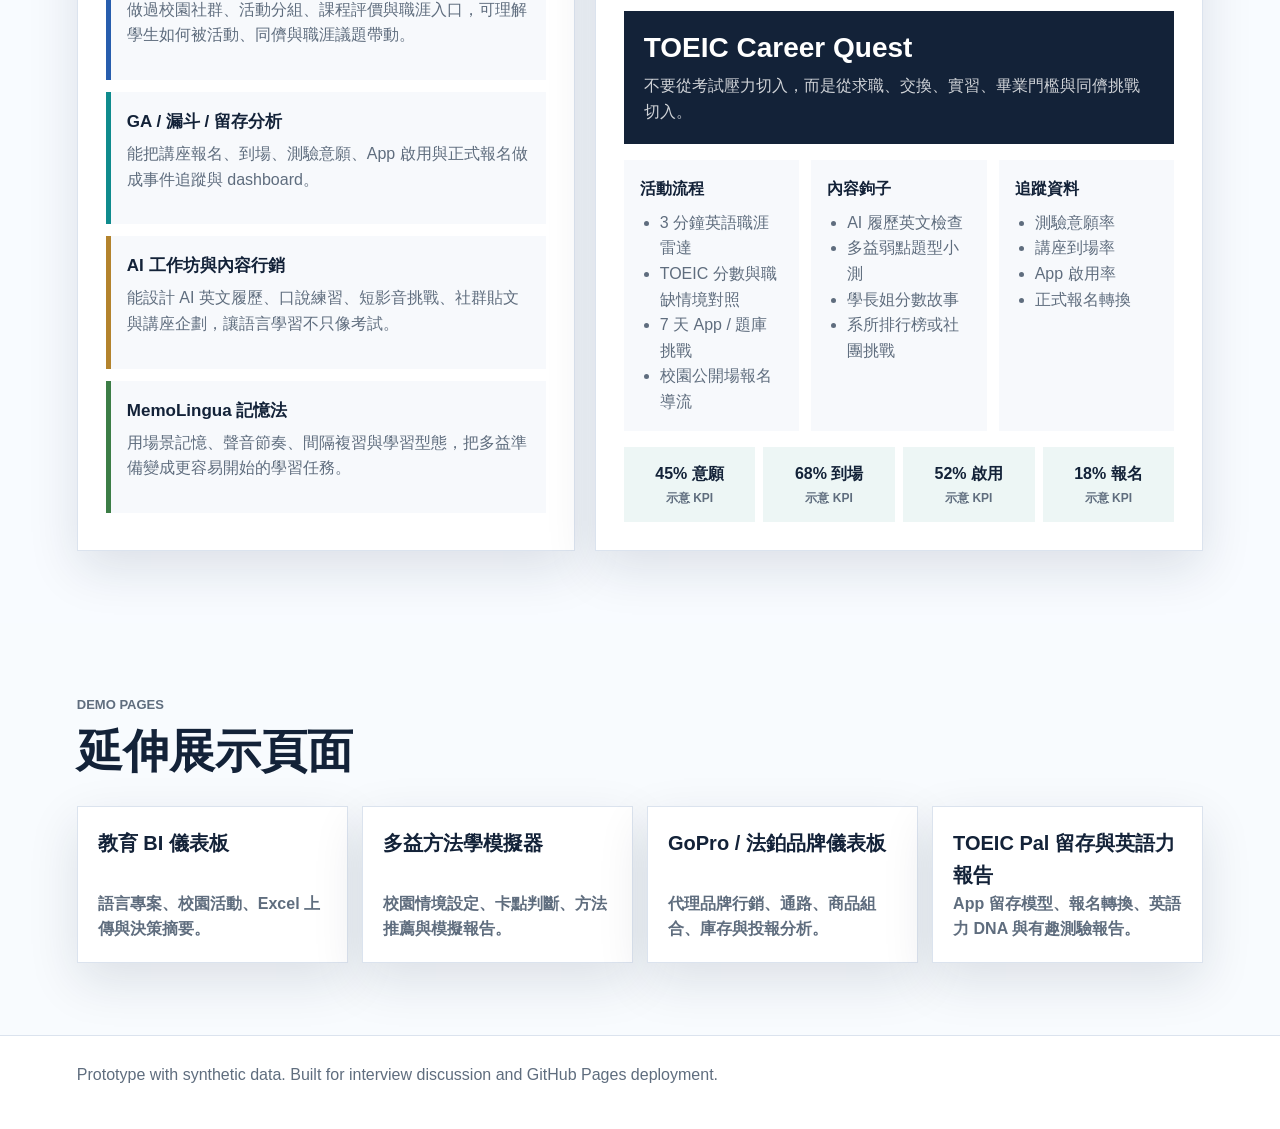
==== commit 3f4c3ab9: "Add TOEIC Pal retention ability report" ====
--- a/index.html
+++ b/index.html
@@ -252,6 +252,10 @@
             <strong>GoPro / 法鉑品牌儀表板</strong>
             <span>代理品牌行銷、通路、商品組合、庫存與投報分析。</span>
           </a>
+          <a href="./toeic-pal-report.html">
+            <strong>TOEIC Pal 留存與英語力報告</strong>
+            <span>App 留存模型、報名轉換、英語力 DNA 與有趣測驗報告。</span>
+          </a>
         </div>
       </section>
     </main>
--- a/styles.css
+++ b/styles.css
@@ -671,7 +671,7 @@
 
 .demo-links {
   display: grid;
-  grid-template-columns: repeat(3, minmax(0, 1fr));
+  grid-template-columns: repeat(4, minmax(0, 1fr));
   gap: 14px;
 }
 
